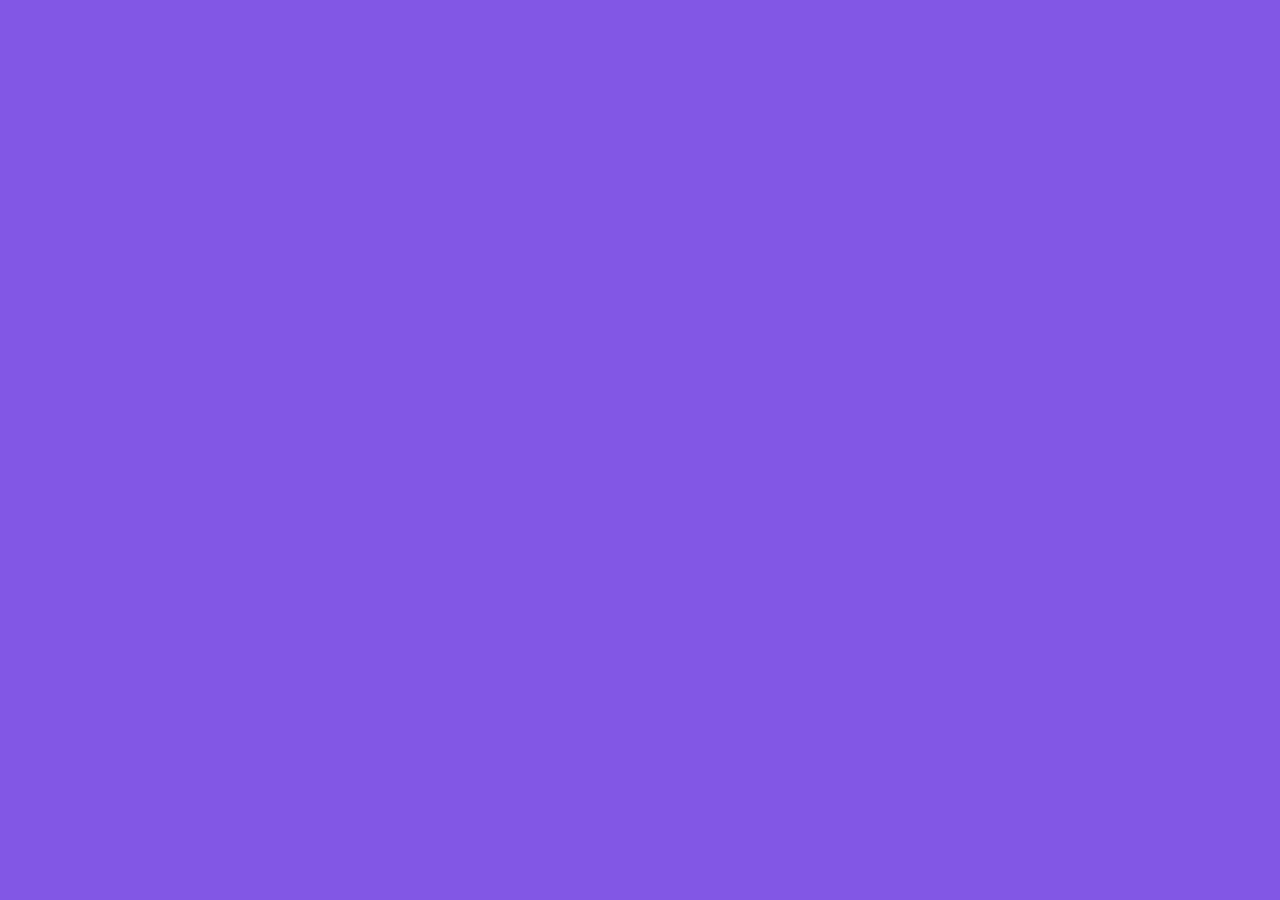
==== index.html @ ff4d4464 "Primeiro commit" ====
<!DOCTYPE html>
<html lang="en">
<head>
    <meta charset="UTF-8">
    <meta http-equiv="X-UA-Compatible" content="IE=edge">
    <meta name="viewport" content="width=device-width, initial-scale=1.0">
    <title>Proffy</title>

    <link rel="stylesheet" href="style.css">
</head>
<body>
    
</body>
</html>
---- style.css ----
*{
    margin: 0;
    padding: 0;
    box-sizing: border-box;
}

:root{
    --primary-color: #8257E5;
    --green-color: #04D361;
}

body{
    background-color: #8257E5;
}
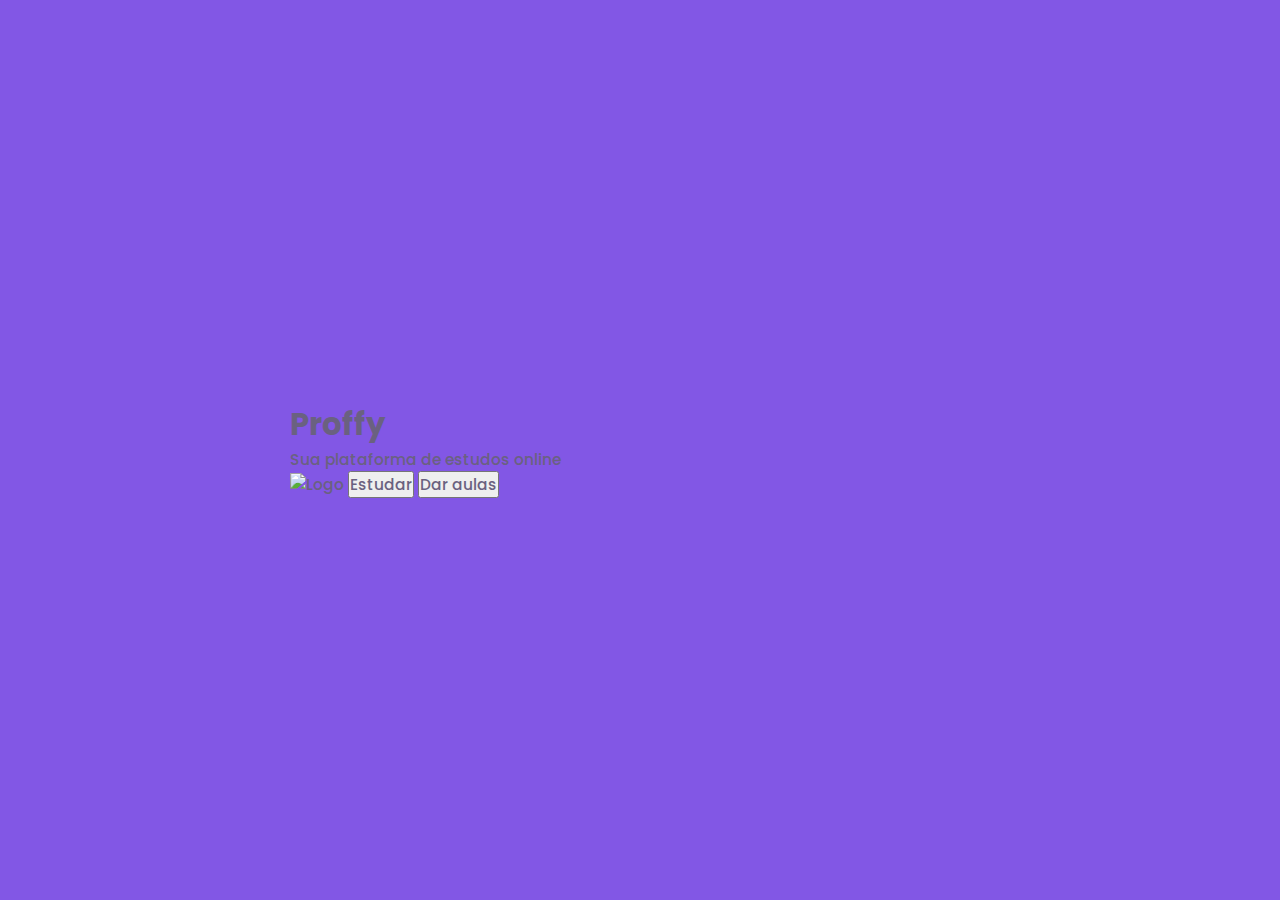
==== commit b421c770: "Construindo home" ====
--- a/index.html
+++ b/index.html
@@ -4,11 +4,25 @@
     <meta charset="UTF-8">
     <meta http-equiv="X-UA-Compatible" content="IE=edge">
     <meta name="viewport" content="width=device-width, initial-scale=1.0">
-    <title>Proffy</title>
+    <title>Proffy | Sua plataforma de estudos online</title>
 
+    <link rel="preconnect" href="https://fonts.gstatic.com">
+    <link rel="preconnect" href="https://fonts.gstatic.com">
+    <link href="https://fonts.googleapis.com/css2?family=Archivo:wght@400;700&family=Poppins:wght@400;700&display=swap" rel="stylesheet">
     <link rel="stylesheet" href="style.css">
 </head>
-<body>
+<body id="page-landing">
+
+    <div id="container">
+        <h1>Proffy</h1>
+        <p>Sua plataforma de estudos online</p>
+
+        <img src="" alt="Logo">
+
+        <button> Estudar </button>
+        <button> Dar aulas </button>
+    </div>
+
     
 </body>
 </html>--- a/style.css
+++ b/style.css
@@ -5,10 +5,52 @@
 }
 
 :root{
-    --primary-color: #8257E5;
-    --green-color: #04D361;
+    --color-background: #F0F0F7;
+    --color-primary-lighter: #9871F5;
+    --color-primary-light: #916BEA;
+    --color-primary: #8257E5;
+    --color-primary-dark: #774DD6;
+    --color-primary-darker: #6842c2;
+    --color-secundary: #04D361;
+    --color-secundary-dark: #04BF58;
+    --color-text-base: #6A6180;
+    --color-title-in-primary: #FFFFFF;
+    --color-text-in-primary: #D4C2FF;
+    --color-text-title: #32264D;
+    --color-text-complement: #9C98A6;
+    --color-text-base: #6A6180;
+    --color-line-in-white: #E6E6F0;
+    --color-input-background: #F8F8FC;
+    --collor-button-text: #FFFFFF;
+    --collor-box-base: #FFFFFF;
+    --collor-box-footer: #FAFAFC;
+    --color-small-info: #C1BCCC;
+
+
+    font-size: 60%;
+}
+
+html,
+body{
+    height:100vh;
 }
 
 body{
-    background-color: #8257E5;
+    background-color: var(--color-primary);
+    display: flex;
+    align-items: center;
+    justify-content: center;
+}
+
+body,
+input,
+button,
+textarea{
+    font: 500 1.6rem Poppins;
+    color: var(--color-text-base);
+}
+
+#container{
+    width: 90vw;
+    max-width: 700px;
 }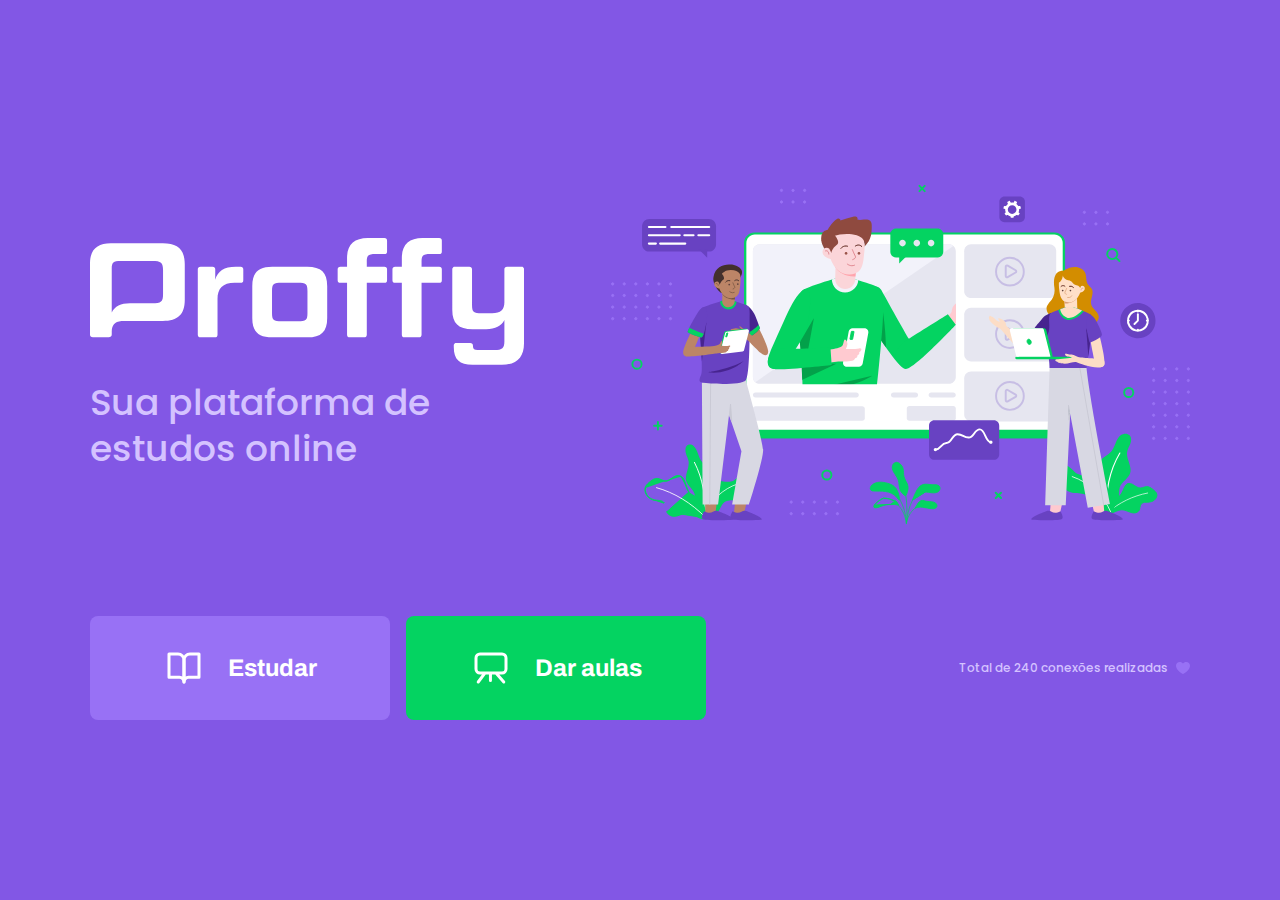
==== commit bfeeac2c: "Concluído responsividade home" ====
--- a/index.html
+++ b/index.html
@@ -6,21 +6,39 @@
     <meta name="viewport" content="width=device-width, initial-scale=1.0">
     <title>Proffy | Sua plataforma de estudos online</title>
 
-    <link rel="preconnect" href="https://fonts.gstatic.com">
-    <link rel="preconnect" href="https://fonts.gstatic.com">
+
     <link href="https://fonts.googleapis.com/css2?family=Archivo:wght@400;700&family=Poppins:wght@400;700&display=swap" rel="stylesheet">
-    <link rel="stylesheet" href="style.css">
+    <link rel="stylesheet" href="./styles/main.css">
+    <link rel="stylesheet" href="./styles/partials/page-landing.css">
 </head>
 <body id="page-landing">
 
     <div id="container">
-        <h1>Proffy</h1>
-        <p>Sua plataforma de estudos online</p>
+        <div class="logo-container">
+            <img src="./images/logo.svg" alt="Proffy">
+            <h2>Sua plataforma de estudos online</h2>
+        </div>
+        
 
-        <img src="" alt="Logo">
+        <img class="hero-image" src="./images/landing.svg" alt="Plataforma de estudos">
 
-        <button> Estudar </button>
-        <button> Dar aulas </button>
+        <div class="buttons-containers">
+            <a class="study" href="/study.html">
+                <img src="./images/icons/study.svg" alt="Estudar">
+                Estudar
+            </a>
+            
+            <a class="give-classes" href="/give-classes.html">
+                <img src="./images/icons/give-classes.svg" alt="Dar aulas">
+                Dar aulas
+            </a>
+        </div>
+
+        <p class="total-connections">
+            Total de 240 conexões realizadas
+            <img src="/images/icons/purple-heart.svg"
+            alt="Coração roxo">
+        </p>
     </div>
 
     
--- a/styles/main.css
+++ b/styles/main.css
@@ -0,0 +1,62 @@
+*{
+    margin: 0;
+    padding: 0;
+    box-sizing: border-box;
+}
+
+:root{
+    --color-background: #F0F0F7;
+    --color-primary-lighter: #9871F5;
+    --color-primary-light: #916BEA;
+    --color-primary: #8257E5;
+    --color-primary-dark: #774DD6;
+    --color-primary-darker: #6842c2;
+    --color-secondary: #04D361;
+    --color-secondary-dark: #04BF58;
+    --color-text-base: #6A6180;
+    --color-title-in-primary: #FFFFFF;
+    --color-text-in-primary: #D4C2FF;
+    --color-text-title: #32264D;
+    --color-text-complement: #9C98A6;
+    --color-text-base: #6A6180;
+    --color-line-in-white: #E6E6F0;
+    --color-input-background: #F8F8FC;
+    --collor-button-text: #FFFFFF;
+    --collor-box-base: #FFFFFF;
+    --collor-box-footer: #FAFAFC;
+    --color-small-info: #C1BCCC;
+
+
+    font-size: 60%;
+}
+
+html,
+body{
+    height:100vh;
+}
+
+body{
+    background-color: var(--color-primary);
+    display: flex;
+    align-items: center;
+    justify-content: center;
+}
+
+body,
+input,
+button,
+textarea{
+    font: 500 1.6rem Poppins;
+    color: var(--color-text-base);
+}
+
+#container{
+    width: 90vw;
+    max-width: 700px;
+}
+
+@media (min-width: 700px){
+    :root{
+        font-size: 62.5%;
+    }
+}--- a/styles/partials/page-landing.css
+++ b/styles/partials/page-landing.css
@@ -0,0 +1,135 @@
+
+
+#page-landing{
+    background-color: var(--color-primary);
+}
+
+#page-landing #container{
+    color: var(--color-text-in-primary);
+}
+
+.logo-container img{
+    height: 10rem;
+}
+
+.logo-container{
+    text-align: center;
+    margin-bottom: 3.2rem;
+}
+
+.logo-container h2{
+    font-weight: 500;
+    font-size: 3.6rem;
+    line-height: 4.6rem;
+    margin-top: 0.8rem;
+}
+
+.hero-image{
+    width:100%;
+}
+
+.buttons-containers{
+    display: flex;
+    justify-content: center;
+    margin: 3.2rem 0;
+}
+
+.buttons-containers a{
+    width: 30rem;
+    height: 10.4rem;
+    border-radius: 0.8rem;
+    margin-right: 1.6rem;
+
+    font: 700 2.4rem Archivo;
+    display: flex;
+    align-items: center;
+    justify-content: center;
+
+    text-decoration: none;
+    color: var(--collor-button-text);
+
+    transition: background 0.2s;
+
+}
+
+.buttons-containers a img{
+    width: 4rem;
+    margin-right: 2.4rem;
+}
+
+.buttons-containers a.study{
+    background-color: var(--color-primary-lighter);
+}
+
+.buttons-containers a.study:hover{
+    background-color: var(--color-primary-light);
+}
+
+.buttons-containers a.give-classes{
+    background-color: var(--color-secondary);
+    margin-right: 0;
+}
+
+.buttons-containers a.give-classes:hover{
+    background-color: var(--color-secondary-dark);
+}
+
+.total-connections{
+    font-size: 1.8rem;
+    display: flex;
+    align-items: center;
+    justify-content: center;
+}
+
+.total-connections img{
+    margin-left: 0.8rem;
+}
+
+@media (max-width: 699px) {
+    :root{
+        font-size: 40%;
+    }
+}
+
+@media (min-width: 1100px) {
+    #page-landing #container{
+        max-width: 1100px;
+        display: grid;
+        grid-template-columns: 2fr 1fr 2fr;
+        grid-template-rows: 350px 1fr;
+        grid-template-areas: 
+        "proffy image image"
+        "button button texting";
+        column-gap: 87px;
+        row-gap: 86px;
+    }
+
+    .logo-container{
+        grid-area: proffy;
+        text-align: initial;
+        align-self: center;
+        margin: 0;
+    }
+
+    .logo-container img{
+        height:127px;
+    }
+
+    .hero-image{
+        grid-area: image;
+        height: 350px;
+    }
+
+    .buttons-containers{
+        grid-area: button;
+        justify-content: flex-start;
+        margin: 0;
+    }
+
+    .total-connections{
+        grid-area: texting;
+        justify-self: end;
+        font-size: 1.2rem;;
+    }
+
+}